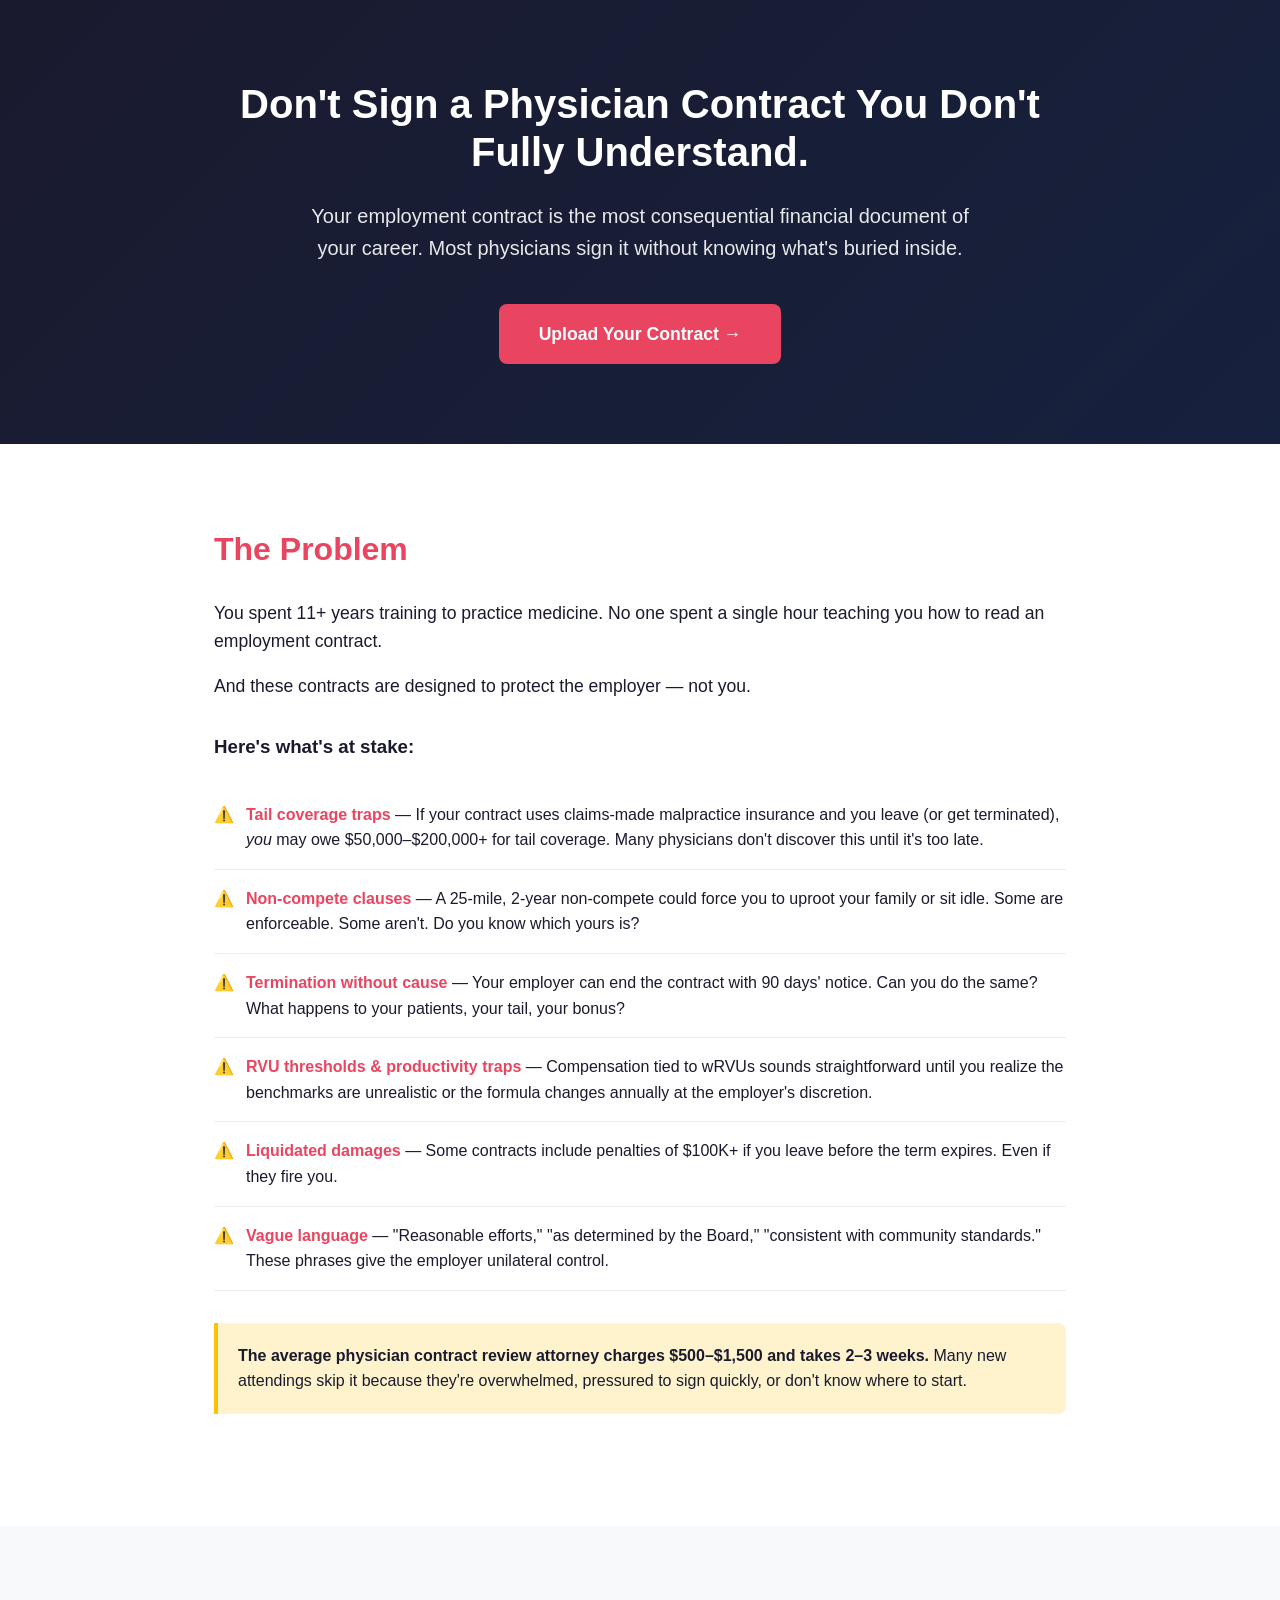
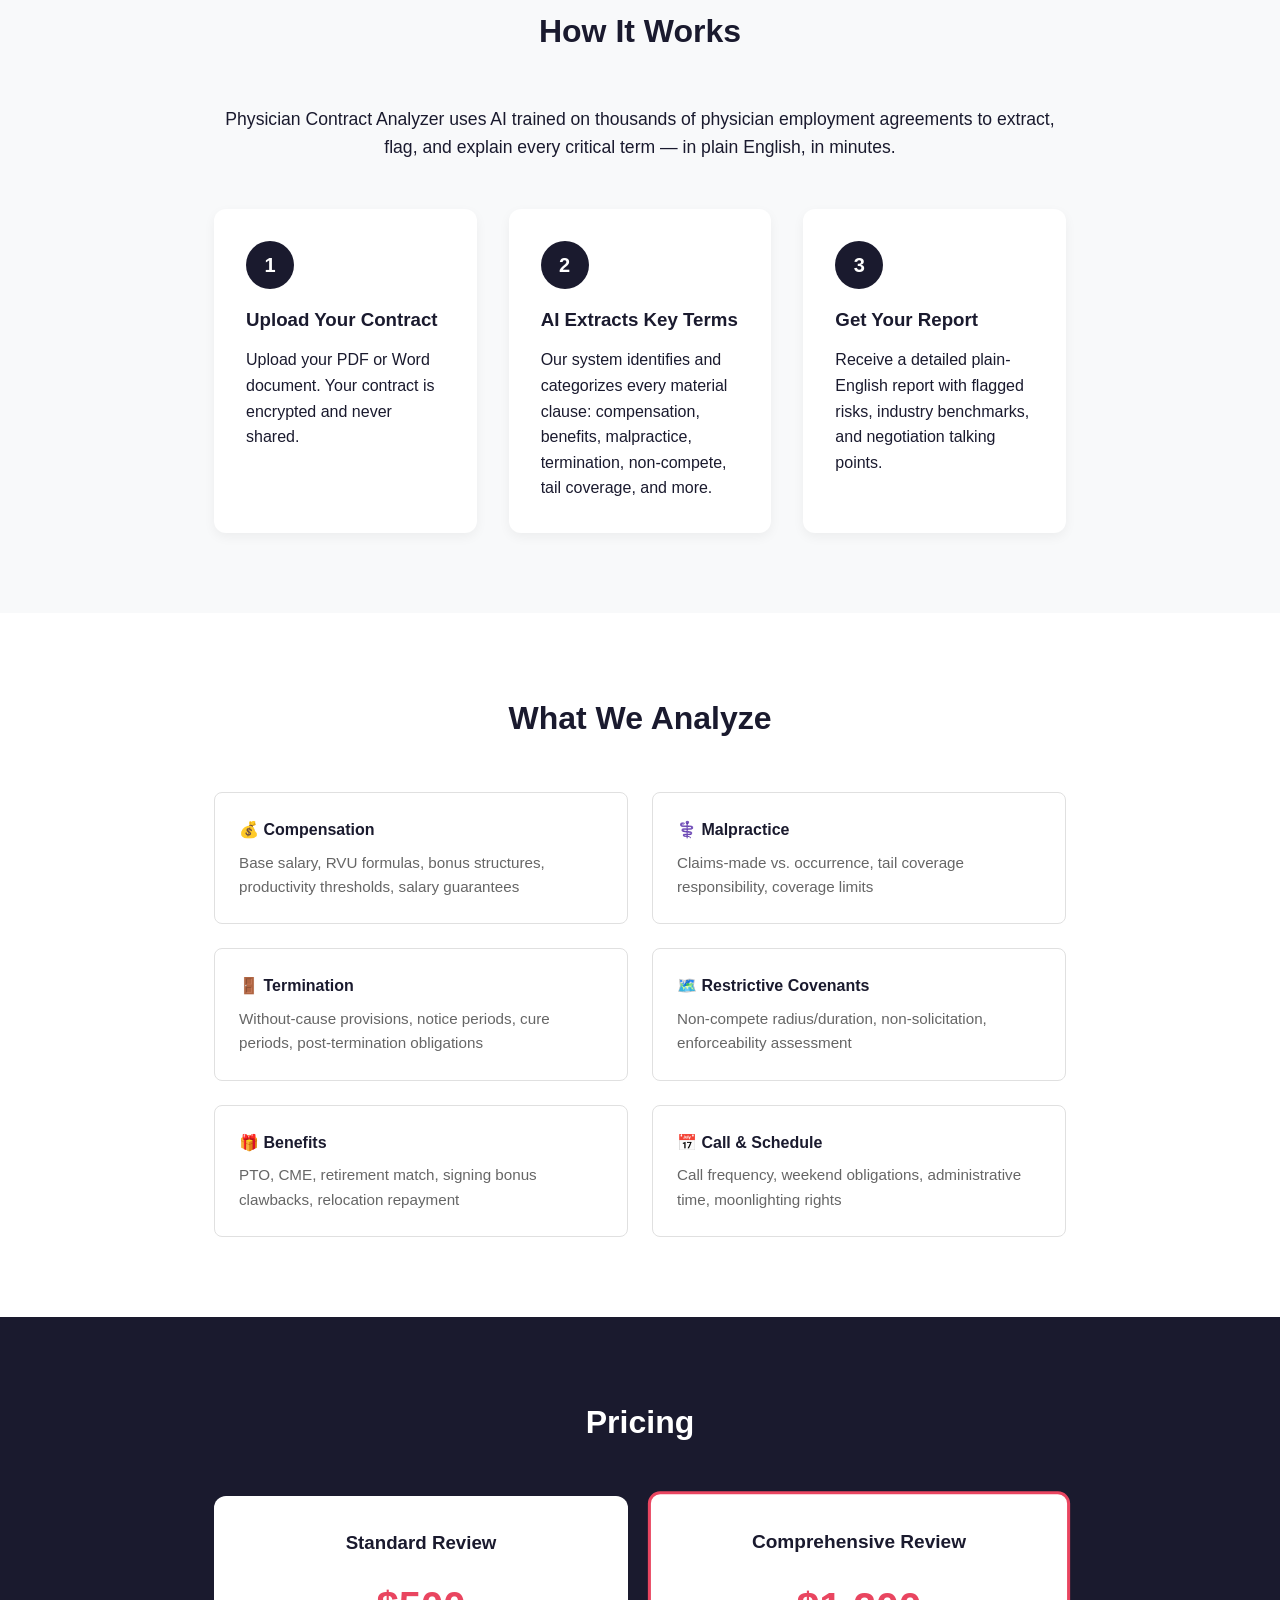
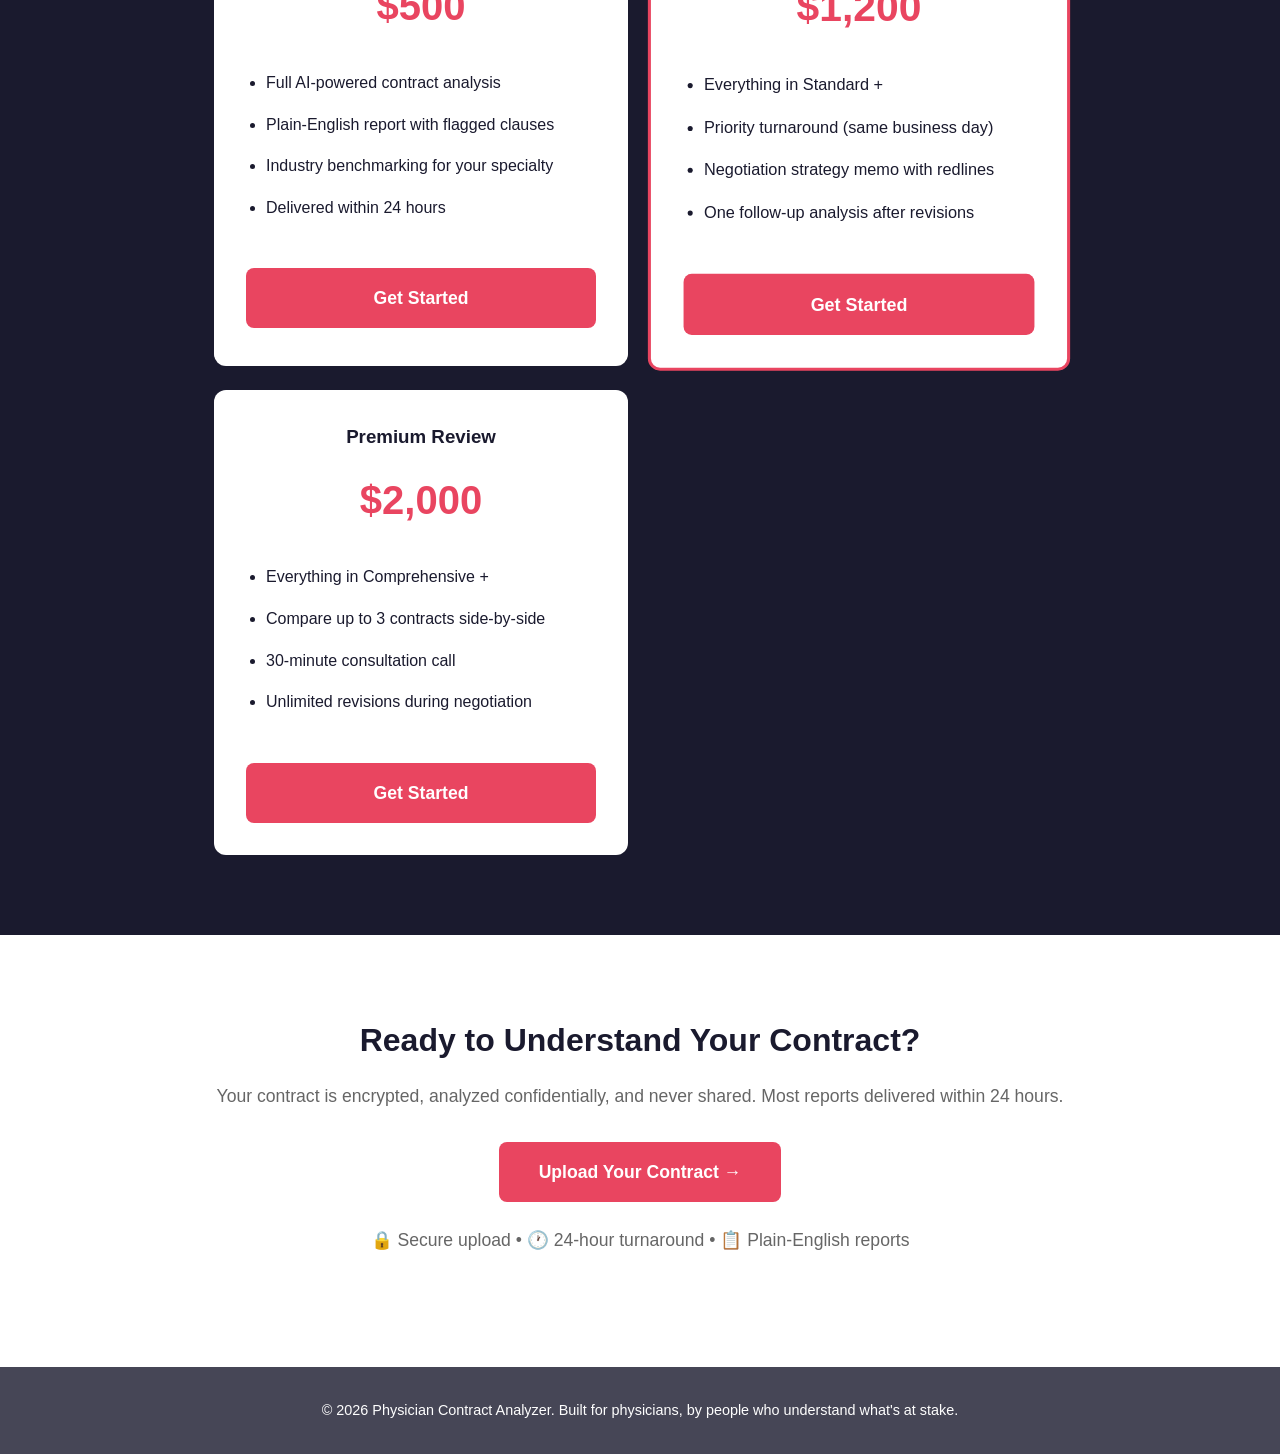
==== index.html @ e006e6f5 "Add landing page for GitHub Pages" ====
<!DOCTYPE html>
<html lang="en">
<head>
    <meta charset="UTF-8">
    <meta name="viewport" content="width=device-width, initial-scale=1.0">
    <title>Physician Contract Analyzer - AI-Powered Contract Review</title>
    <style>
        * { margin: 0; padding: 0; box-sizing: border-box; }
        body { font-family: -apple-system, BlinkMacSystemFont, 'Segoe UI', Roboto, Oxygen, Ubuntu, sans-serif; line-height: 1.6; color: #1a1a2e; background: #fafafa; }
        .container { max-width: 900px; margin: 0 auto; padding: 0 24px; }
        
        /* Hero */
        .hero { background: linear-gradient(135deg, #1a1a2e 0%, #16213e 100%); color: white; padding: 80px 0; text-align: center; }
        .hero h1 { font-size: 2.5rem; margin-bottom: 24px; line-height: 1.2; }
        .hero .subtitle { font-size: 1.25rem; opacity: 0.9; max-width: 700px; margin: 0 auto 40px; }
        .cta-button { display: inline-block; background: #e94560; color: white; padding: 16px 40px; border-radius: 8px; text-decoration: none; font-weight: 600; font-size: 1.1rem; transition: transform 0.2s, box-shadow 0.2s; }
        .cta-button:hover { transform: translateY(-2px); box-shadow: 0 8px 20px rgba(233, 69, 96, 0.3); }
        
        /* Problem Section */
        .problem { padding: 80px 0; background: white; }
        .problem h2 { font-size: 2rem; margin-bottom: 24px; color: #e94560; }
        .problem p { margin-bottom: 16px; font-size: 1.1rem; }
        .problem ul { margin: 24px 0; padding-left: 0; list-style: none; }
        .problem li { padding: 16px 0 16px 32px; border-bottom: 1px solid #eee; position: relative; }
        .problem li:before { content: "⚠️"; position: absolute; left: 0; }
        .problem li strong { color: #e94560; }
        .highlight-box { background: #fff3cd; border-left: 4px solid #ffc107; padding: 20px; margin: 32px 0; border-radius: 0 8px 8px 0; }
        
        /* How It Works */
        .how-it-works { padding: 80px 0; background: #f8f9fa; }
        .how-it-works h2 { font-size: 2rem; text-align: center; margin-bottom: 48px; }
        .steps { display: grid; grid-template-columns: repeat(auto-fit, minmax(250px, 1fr)); gap: 32px; }
        .step { background: white; padding: 32px; border-radius: 12px; box-shadow: 0 4px 12px rgba(0,0,0,0.05); }
        .step-number { width: 48px; height: 48px; background: #1a1a2e; color: white; border-radius: 50%; display: flex; align-items: center; justify-content: center; font-weight: bold; font-size: 1.25rem; margin-bottom: 16px; }
        .step h3 { margin-bottom: 12px; }
        
        /* What We Analyze */
        .analyze { padding: 80px 0; background: white; }
        .analyze h2 { font-size: 2rem; text-align: center; margin-bottom: 48px; }
        .analyze-grid { display: grid; grid-template-columns: repeat(auto-fit, minmax(280px, 1fr)); gap: 24px; }
        .analyze-item { padding: 24px; border: 1px solid #e0e0e0; border-radius: 8px; }
        .analyze-item h4 { color: #1a1a2e; margin-bottom: 8px; }
        .analyze-item p { font-size: 0.95rem; color: #666; }
        
        /* Pricing */
        .pricing { padding: 80px 0; background: #1a1a2e; color: white; }
        .pricing h2 { font-size: 2rem; text-align: center; margin-bottom: 48px; }
        .pricing-grid { display: grid; grid-template-columns: repeat(auto-fit, minmax(280px, 1fr)); gap: 24px; }
        .pricing-card { background: white; color: #1a1a2e; padding: 32px; border-radius: 12px; text-align: center; }
        .pricing-card.featured { border: 3px solid #e94560; transform: scale(1.02); }
        .pricing-card h3 { margin-bottom: 8px; }
        .price { font-size: 2.5rem; font-weight: bold; color: #e94560; margin: 16px 0; }
        .pricing-card ul { text-align: left; margin: 24px 0; padding-left: 20px; }
        .pricing-card li { padding: 8px 0; }
        .pricing-card .cta-button { width: 100%; text-align: center; margin-top: 16px; }
        
        /* Footer CTA */
        .footer-cta { padding: 80px 0; background: white; text-align: center; }
        .footer-cta h2 { font-size: 2rem; margin-bottom: 16px; }
        .footer-cta p { margin-bottom: 32px; font-size: 1.1rem; color: #666; }
        .trust-note { margin-top: 24px; font-size: 0.9rem; color: #888; }
        
        /* Footer */
        footer { background: #1a1a2e; color: white; padding: 32px 0; text-align: center; font-size: 0.9rem; opacity: 0.8; }
    </style>
</head>
<body>
    <section class="hero">
        <div class="container">
            <h1>Don't Sign a Physician Contract You Don't Fully Understand.</h1>
            <p class="subtitle">Your employment contract is the most consequential financial document of your career. Most physicians sign it without knowing what's buried inside.</p>
            <a href="#pricing" class="cta-button">Upload Your Contract →</a>
        </div>
    </section>

    <section class="problem">
        <div class="container">
            <h2>The Problem</h2>
            <p>You spent 11+ years training to practice medicine. No one spent a single hour teaching you how to read an employment contract.</p>
            <p>And these contracts are designed to protect the employer — not you.</p>
            
            <h3 style="margin-top: 32px; margin-bottom: 16px;">Here's what's at stake:</h3>
            <ul>
                <li><strong>Tail coverage traps</strong> — If your contract uses claims-made malpractice insurance and you leave (or get terminated), <em>you</em> may owe $50,000–$200,000+ for tail coverage. Many physicians don't discover this until it's too late.</li>
                <li><strong>Non-compete clauses</strong> — A 25-mile, 2-year non-compete could force you to uproot your family or sit idle. Some are enforceable. Some aren't. Do you know which yours is?</li>
                <li><strong>Termination without cause</strong> — Your employer can end the contract with 90 days' notice. Can you do the same? What happens to your patients, your tail, your bonus?</li>
                <li><strong>RVU thresholds & productivity traps</strong> — Compensation tied to wRVUs sounds straightforward until you realize the benchmarks are unrealistic or the formula changes annually at the employer's discretion.</li>
                <li><strong>Liquidated damages</strong> — Some contracts include penalties of $100K+ if you leave before the term expires. Even if they fire you.</li>
                <li><strong>Vague language</strong> — "Reasonable efforts," "as determined by the Board," "consistent with community standards." These phrases give the employer unilateral control.</li>
            </ul>
            
            <div class="highlight-box">
                <strong>The average physician contract review attorney charges $500–$1,500 and takes 2–3 weeks.</strong> Many new attendings skip it because they're overwhelmed, pressured to sign quickly, or don't know where to start.
            </div>
        </div>
    </section>

    <section class="how-it-works">
        <div class="container">
            <h2>How It Works</h2>
            <p style="text-align: center; margin-bottom: 48px; font-size: 1.1rem;">Physician Contract Analyzer uses AI trained on thousands of physician employment agreements to extract, flag, and explain every critical term — in plain English, in minutes.</p>
            
            <div class="steps">
                <div class="step">
                    <div class="step-number">1</div>
                    <h3>Upload Your Contract</h3>
                    <p>Upload your PDF or Word document. Your contract is encrypted and never shared.</p>
                </div>
                <div class="step">
                    <div class="step-number">2</div>
                    <h3>AI Extracts Key Terms</h3>
                    <p>Our system identifies and categorizes every material clause: compensation, benefits, malpractice, termination, non-compete, tail coverage, and more.</p>
                </div>
                <div class="step">
                    <div class="step-number">3</div>
                    <h3>Get Your Report</h3>
                    <p>Receive a detailed plain-English report with flagged risks, industry benchmarks, and negotiation talking points.</p>
                </div>
            </div>
        </div>
    </section>

    <section class="analyze">
        <div class="container">
            <h2>What We Analyze</h2>
            <div class="analyze-grid">
                <div class="analyze-item">
                    <h4>💰 Compensation</h4>
                    <p>Base salary, RVU formulas, bonus structures, productivity thresholds, salary guarantees</p>
                </div>
                <div class="analyze-item">
                    <h4>⚕️ Malpractice</h4>
                    <p>Claims-made vs. occurrence, tail coverage responsibility, coverage limits</p>
                </div>
                <div class="analyze-item">
                    <h4>🚪 Termination</h4>
                    <p>Without-cause provisions, notice periods, cure periods, post-termination obligations</p>
                </div>
                <div class="analyze-item">
                    <h4>🗺️ Restrictive Covenants</h4>
                    <p>Non-compete radius/duration, non-solicitation, enforceability assessment</p>
                </div>
                <div class="analyze-item">
                    <h4>🎁 Benefits</h4>
                    <p>PTO, CME, retirement match, signing bonus clawbacks, relocation repayment</p>
                </div>
                <div class="analyze-item">
                    <h4>📅 Call & Schedule</h4>
                    <p>Call frequency, weekend obligations, administrative time, moonlighting rights</p>
                </div>
            </div>
        </div>
    </section>

    <section class="pricing" id="pricing">
        <div class="container">
            <h2>Pricing</h2>
            <div class="pricing-grid">
                <div class="pricing-card">
                    <h3>Standard Review</h3>
                    <div class="price">$500</div>
                    <ul>
                        <li>Full AI-powered contract analysis</li>
                        <li>Plain-English report with flagged clauses</li>
                        <li>Industry benchmarking for your specialty</li>
                        <li>Delivered within 24 hours</li>
                    </ul>
                    <a href="#" class="cta-button">Get Started</a>
                </div>
                <div class="pricing-card featured">
                    <h3>Comprehensive Review</h3>
                    <div class="price">$1,200</div>
                    <ul>
                        <li>Everything in Standard +</li>
                        <li>Priority turnaround (same business day)</li>
                        <li>Negotiation strategy memo with redlines</li>
                        <li>One follow-up analysis after revisions</li>
                    </ul>
                    <a href="#" class="cta-button">Get Started</a>
                </div>
                <div class="pricing-card">
                    <h3>Premium Review</h3>
                    <div class="price">$2,000</div>
                    <ul>
                        <li>Everything in Comprehensive +</li>
                        <li>Compare up to 3 contracts side-by-side</li>
                        <li>30-minute consultation call</li>
                        <li>Unlimited revisions during negotiation</li>
                    </ul>
                    <a href="#" class="cta-button">Get Started</a>
                </div>
            </div>
        </div>
    </section>

    <section class="footer-cta">
        <div class="container">
            <h2>Ready to Understand Your Contract?</h2>
            <p>Your contract is encrypted, analyzed confidentially, and never shared. Most reports delivered within 24 hours.</p>
            <a href="#pricing" class="cta-button">Upload Your Contract →</a>
            <p class="trust-note">🔒 Secure upload • 🕐 24-hour turnaround • 📋 Plain-English reports</p>
        </div>
    </section>

    <footer>
        <div class="container">
            <p>© 2026 Physician Contract Analyzer. Built for physicians, by people who understand what's at stake.</p>
        </div>
    </footer>
</body>
</html>
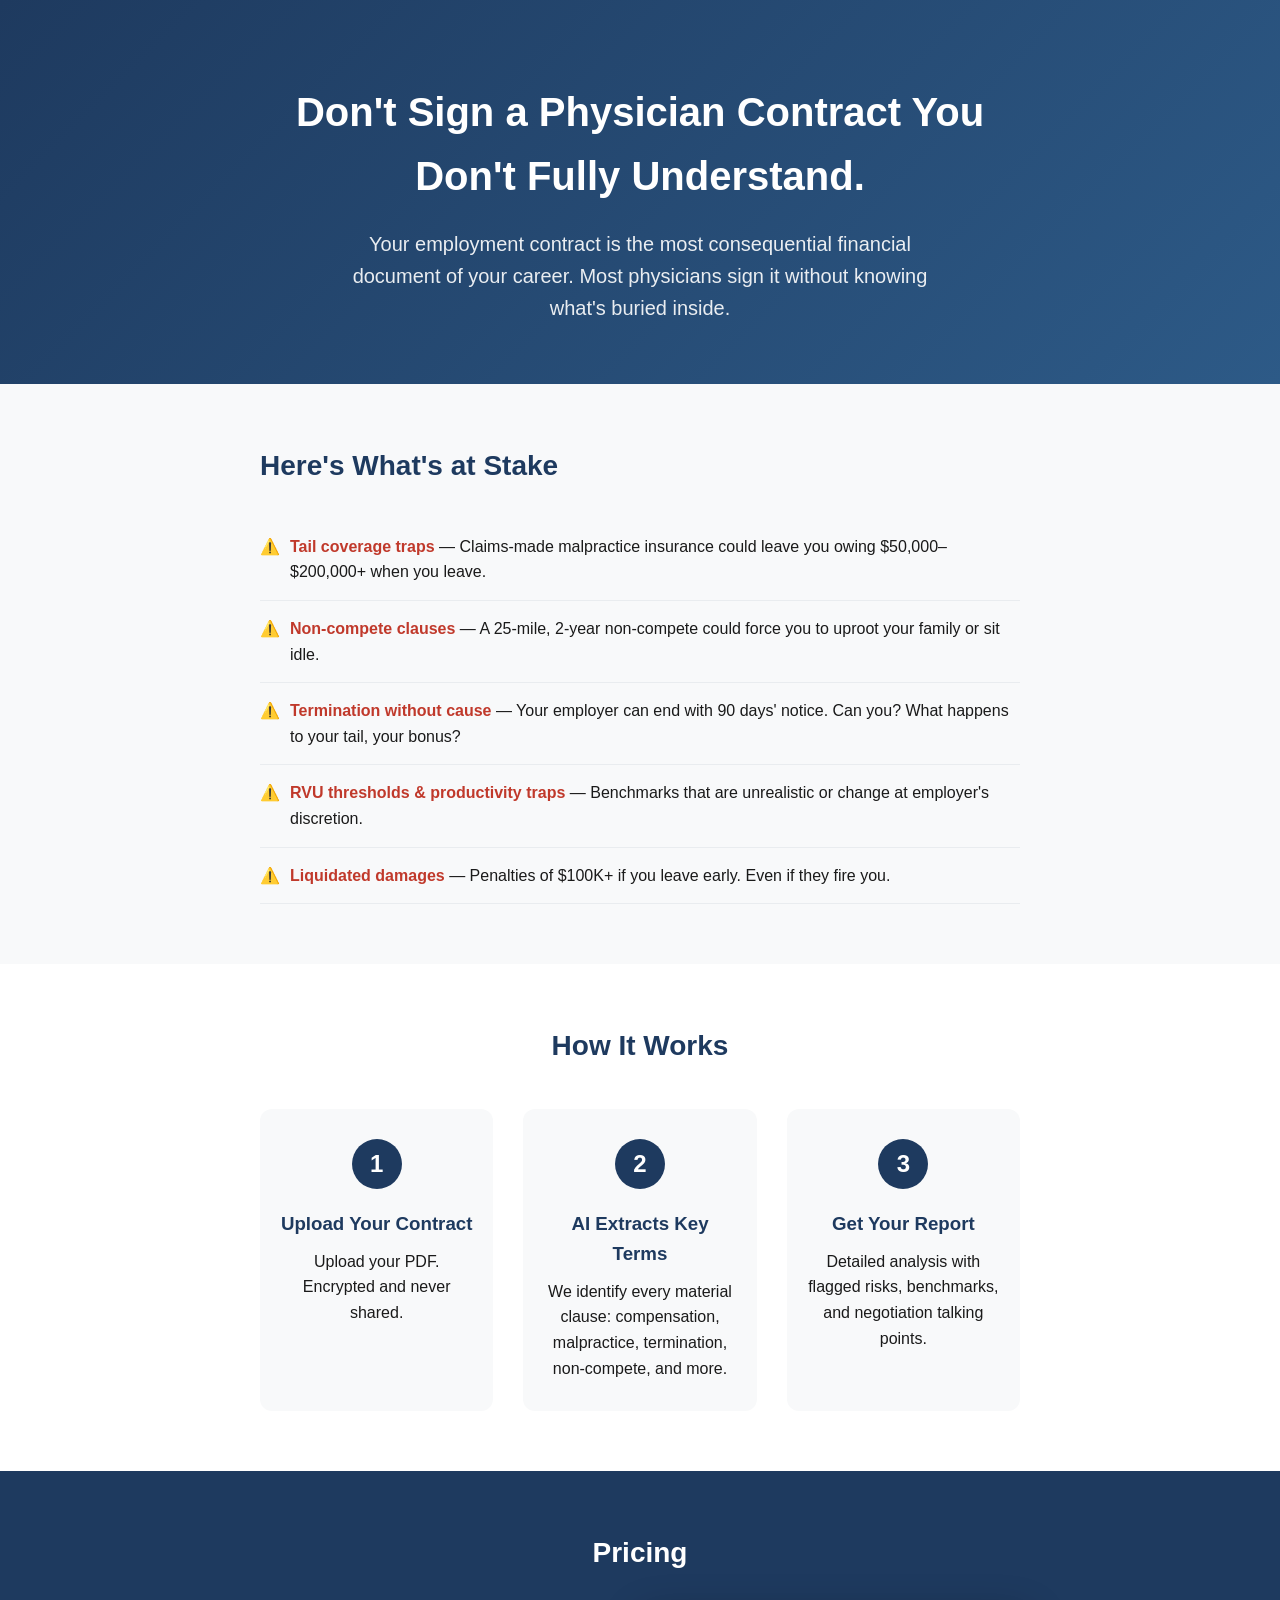
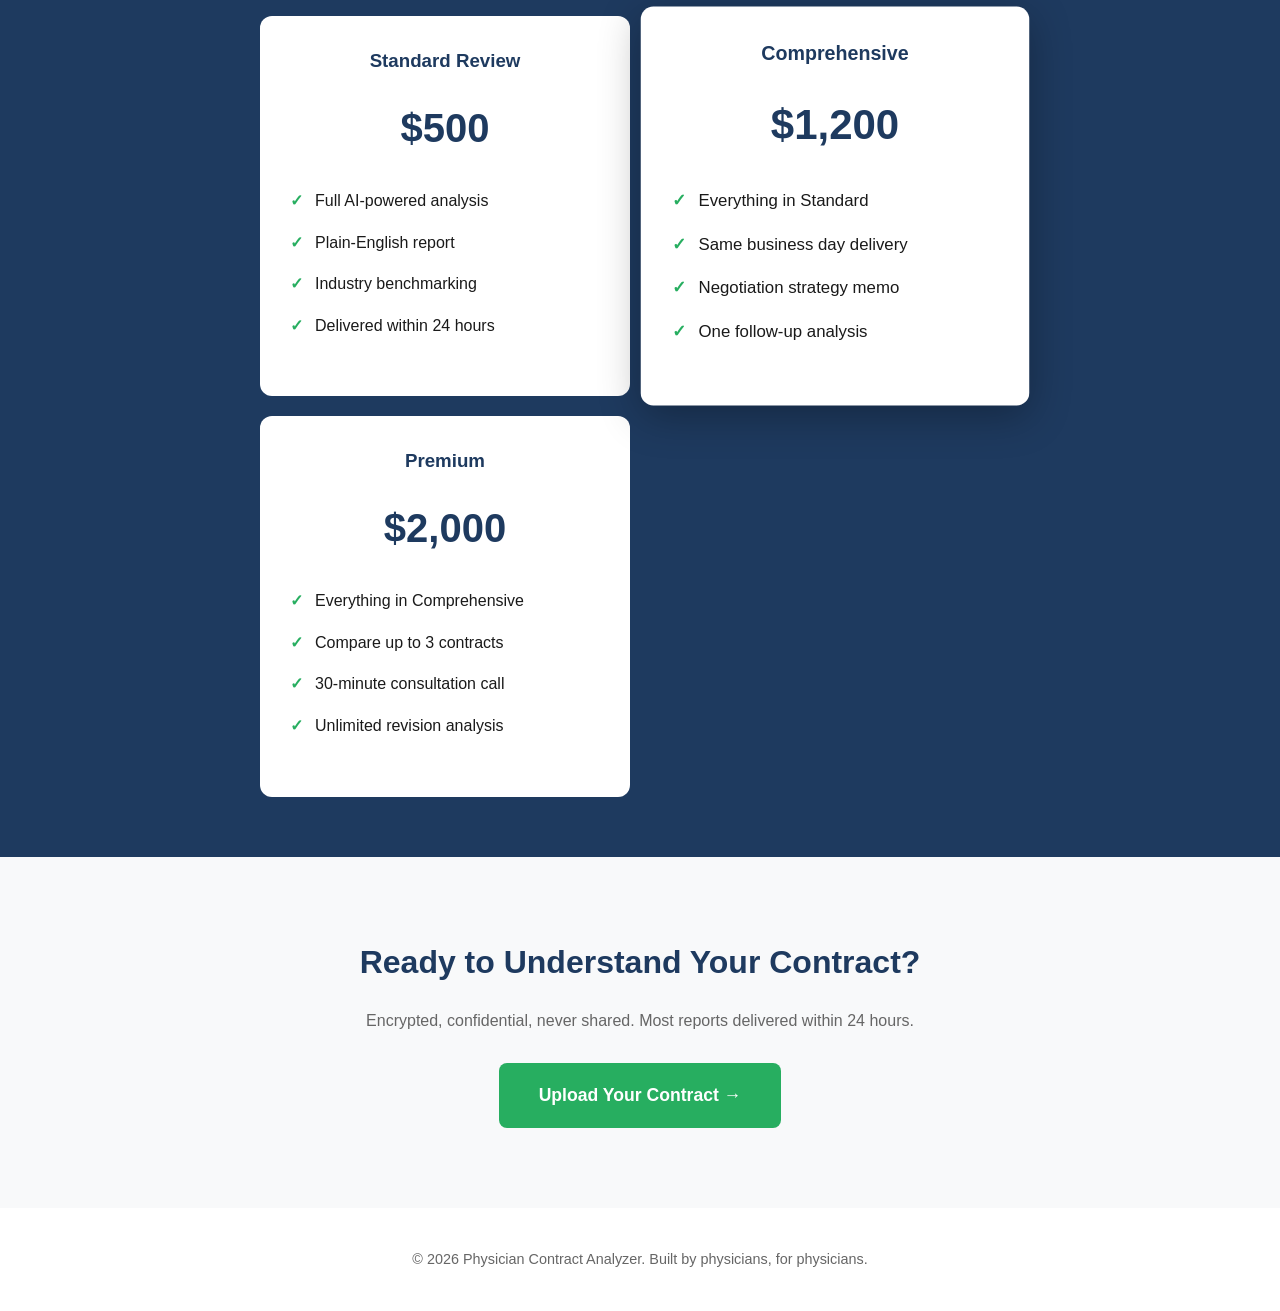
==== commit 59ea9ac6: "Move landing page to root for GitHub Pages" ====
--- a/index.html
+++ b/index.html
@@ -3,208 +3,143 @@
 <head>
     <meta charset="UTF-8">
     <meta name="viewport" content="width=device-width, initial-scale=1.0">
-    <title>Physician Contract Analyzer - AI-Powered Contract Review</title>
+    <title>Physician Contract Analyzer - Don't Sign What You Don't Understand</title>
     <style>
         * { margin: 0; padding: 0; box-sizing: border-box; }
-        body { font-family: -apple-system, BlinkMacSystemFont, 'Segoe UI', Roboto, Oxygen, Ubuntu, sans-serif; line-height: 1.6; color: #1a1a2e; background: #fafafa; }
-        .container { max-width: 900px; margin: 0 auto; padding: 0 24px; }
+        body { font-family: -apple-system, BlinkMacSystemFont, 'Segoe UI', Roboto, sans-serif; line-height: 1.6; color: #1a1a1a; }
+        .container { max-width: 800px; margin: 0 auto; padding: 0 20px; }
         
-        /* Hero */
-        .hero { background: linear-gradient(135deg, #1a1a2e 0%, #16213e 100%); color: white; padding: 80px 0; text-align: center; }
-        .hero h1 { font-size: 2.5rem; margin-bottom: 24px; line-height: 1.2; }
-        .hero .subtitle { font-size: 1.25rem; opacity: 0.9; max-width: 700px; margin: 0 auto 40px; }
-        .cta-button { display: inline-block; background: #e94560; color: white; padding: 16px 40px; border-radius: 8px; text-decoration: none; font-weight: 600; font-size: 1.1rem; transition: transform 0.2s, box-shadow 0.2s; }
-        .cta-button:hover { transform: translateY(-2px); box-shadow: 0 8px 20px rgba(233, 69, 96, 0.3); }
+        header { background: linear-gradient(135deg, #1e3a5f 0%, #2d5a87 100%); color: white; padding: 80px 0 60px; text-align: center; }
+        header h1 { font-size: 2.5rem; margin-bottom: 20px; font-weight: 700; }
+        header p { font-size: 1.25rem; opacity: 0.9; max-width: 600px; margin: 0 auto; }
         
-        /* Problem Section */
-        .problem { padding: 80px 0; background: white; }
-        .problem h2 { font-size: 2rem; margin-bottom: 24px; color: #e94560; }
-        .problem p { margin-bottom: 16px; font-size: 1.1rem; }
-        .problem ul { margin: 24px 0; padding-left: 0; list-style: none; }
-        .problem li { padding: 16px 0 16px 32px; border-bottom: 1px solid #eee; position: relative; }
+        .problem { padding: 60px 0; background: #f8f9fa; }
+        .problem h2 { font-size: 1.75rem; margin-bottom: 30px; color: #1e3a5f; }
+        .problem ul { list-style: none; }
+        .problem li { padding: 15px 0 15px 30px; position: relative; border-bottom: 1px solid #e9ecef; }
         .problem li:before { content: "⚠️"; position: absolute; left: 0; }
-        .problem li strong { color: #e94560; }
-        .highlight-box { background: #fff3cd; border-left: 4px solid #ffc107; padding: 20px; margin: 32px 0; border-radius: 0 8px 8px 0; }
+        .problem li strong { color: #c0392b; }
         
-        /* How It Works */
-        .how-it-works { padding: 80px 0; background: #f8f9fa; }
-        .how-it-works h2 { font-size: 2rem; text-align: center; margin-bottom: 48px; }
-        .steps { display: grid; grid-template-columns: repeat(auto-fit, minmax(250px, 1fr)); gap: 32px; }
-        .step { background: white; padding: 32px; border-radius: 12px; box-shadow: 0 4px 12px rgba(0,0,0,0.05); }
-        .step-number { width: 48px; height: 48px; background: #1a1a2e; color: white; border-radius: 50%; display: flex; align-items: center; justify-content: center; font-weight: bold; font-size: 1.25rem; margin-bottom: 16px; }
-        .step h3 { margin-bottom: 12px; }
+        .how-it-works { padding: 60px 0; }
+        .how-it-works h2 { font-size: 1.75rem; margin-bottom: 40px; color: #1e3a5f; text-align: center; }
+        .steps { display: grid; grid-template-columns: repeat(auto-fit, minmax(220px, 1fr)); gap: 30px; }
+        .step { text-align: center; padding: 30px 20px; background: #f8f9fa; border-radius: 12px; }
+        .step-number { width: 50px; height: 50px; background: #1e3a5f; color: white; border-radius: 50%; display: flex; align-items: center; justify-content: center; font-size: 1.5rem; font-weight: bold; margin: 0 auto 20px; }
+        .step h3 { margin-bottom: 10px; color: #1e3a5f; }
         
-        /* What We Analyze */
-        .analyze { padding: 80px 0; background: white; }
-        .analyze h2 { font-size: 2rem; text-align: center; margin-bottom: 48px; }
-        .analyze-grid { display: grid; grid-template-columns: repeat(auto-fit, minmax(280px, 1fr)); gap: 24px; }
-        .analyze-item { padding: 24px; border: 1px solid #e0e0e0; border-radius: 8px; }
-        .analyze-item h4 { color: #1a1a2e; margin-bottom: 8px; }
-        .analyze-item p { font-size: 0.95rem; color: #666; }
+        .pricing { padding: 60px 0; background: #1e3a5f; color: white; }
+        .pricing h2 { font-size: 1.75rem; margin-bottom: 40px; text-align: center; }
+        .pricing-grid { display: grid; grid-template-columns: repeat(auto-fit, minmax(250px, 1fr)); gap: 20px; }
+        .price-card { background: white; color: #1a1a1a; padding: 30px; border-radius: 12px; text-align: center; }
+        .price-card.featured { transform: scale(1.05); box-shadow: 0 10px 40px rgba(0,0,0,0.3); }
+        .price-card h3 { color: #1e3a5f; margin-bottom: 10px; }
+        .price { font-size: 2.5rem; font-weight: 700; color: #1e3a5f; margin: 20px 0; }
+        .price-card ul { text-align: left; list-style: none; margin: 20px 0; }
+        .price-card li { padding: 8px 0; padding-left: 25px; position: relative; }
+        .price-card li:before { content: "✓"; position: absolute; left: 0; color: #27ae60; font-weight: bold; }
         
-        /* Pricing */
-        .pricing { padding: 80px 0; background: #1a1a2e; color: white; }
-        .pricing h2 { font-size: 2rem; text-align: center; margin-bottom: 48px; }
-        .pricing-grid { display: grid; grid-template-columns: repeat(auto-fit, minmax(280px, 1fr)); gap: 24px; }
-        .pricing-card { background: white; color: #1a1a2e; padding: 32px; border-radius: 12px; text-align: center; }
-        .pricing-card.featured { border: 3px solid #e94560; transform: scale(1.02); }
-        .pricing-card h3 { margin-bottom: 8px; }
-        .price { font-size: 2.5rem; font-weight: bold; color: #e94560; margin: 16px 0; }
-        .pricing-card ul { text-align: left; margin: 24px 0; padding-left: 20px; }
-        .pricing-card li { padding: 8px 0; }
-        .pricing-card .cta-button { width: 100%; text-align: center; margin-top: 16px; }
+        .cta { padding: 80px 0; text-align: center; background: #f8f9fa; }
+        .cta h2 { font-size: 2rem; margin-bottom: 20px; color: #1e3a5f; }
+        .cta p { margin-bottom: 30px; color: #666; }
+        .btn { display: inline-block; background: #27ae60; color: white; padding: 18px 40px; font-size: 1.1rem; text-decoration: none; border-radius: 8px; font-weight: 600; transition: background 0.3s; }
+        .btn:hover { background: #219a52; }
         
-        /* Footer CTA */
-        .footer-cta { padding: 80px 0; background: white; text-align: center; }
-        .footer-cta h2 { font-size: 2rem; margin-bottom: 16px; }
-        .footer-cta p { margin-bottom: 32px; font-size: 1.1rem; color: #666; }
-        .trust-note { margin-top: 24px; font-size: 0.9rem; color: #888; }
-        
-        /* Footer */
-        footer { background: #1a1a2e; color: white; padding: 32px 0; text-align: center; font-size: 0.9rem; opacity: 0.8; }
+        footer { padding: 40px 0; text-align: center; color: #666; font-size: 0.9rem; }
     </style>
 </head>
 <body>
-    <section class="hero">
+    <header>
         <div class="container">
             <h1>Don't Sign a Physician Contract You Don't Fully Understand.</h1>
-            <p class="subtitle">Your employment contract is the most consequential financial document of your career. Most physicians sign it without knowing what's buried inside.</p>
-            <a href="#pricing" class="cta-button">Upload Your Contract →</a>
+            <p>Your employment contract is the most consequential financial document of your career. Most physicians sign it without knowing what's buried inside.</p>
         </div>
-    </section>
+    </header>
 
     <section class="problem">
         <div class="container">
-            <h2>The Problem</h2>
-            <p>You spent 11+ years training to practice medicine. No one spent a single hour teaching you how to read an employment contract.</p>
-            <p>And these contracts are designed to protect the employer — not you.</p>
-            
-            <h3 style="margin-top: 32px; margin-bottom: 16px;">Here's what's at stake:</h3>
+            <h2>Here's What's at Stake</h2>
             <ul>
-                <li><strong>Tail coverage traps</strong> — If your contract uses claims-made malpractice insurance and you leave (or get terminated), <em>you</em> may owe $50,000–$200,000+ for tail coverage. Many physicians don't discover this until it's too late.</li>
-                <li><strong>Non-compete clauses</strong> — A 25-mile, 2-year non-compete could force you to uproot your family or sit idle. Some are enforceable. Some aren't. Do you know which yours is?</li>
-                <li><strong>Termination without cause</strong> — Your employer can end the contract with 90 days' notice. Can you do the same? What happens to your patients, your tail, your bonus?</li>
-                <li><strong>RVU thresholds & productivity traps</strong> — Compensation tied to wRVUs sounds straightforward until you realize the benchmarks are unrealistic or the formula changes annually at the employer's discretion.</li>
-                <li><strong>Liquidated damages</strong> — Some contracts include penalties of $100K+ if you leave before the term expires. Even if they fire you.</li>
-                <li><strong>Vague language</strong> — "Reasonable efforts," "as determined by the Board," "consistent with community standards." These phrases give the employer unilateral control.</li>
+                <li><strong>Tail coverage traps</strong> — Claims-made malpractice insurance could leave you owing $50,000–$200,000+ when you leave.</li>
+                <li><strong>Non-compete clauses</strong> — A 25-mile, 2-year non-compete could force you to uproot your family or sit idle.</li>
+                <li><strong>Termination without cause</strong> — Your employer can end with 90 days' notice. Can you? What happens to your tail, your bonus?</li>
+                <li><strong>RVU thresholds & productivity traps</strong> — Benchmarks that are unrealistic or change at employer's discretion.</li>
+                <li><strong>Liquidated damages</strong> — Penalties of $100K+ if you leave early. Even if they fire you.</li>
             </ul>
-            
-            <div class="highlight-box">
-                <strong>The average physician contract review attorney charges $500–$1,500 and takes 2–3 weeks.</strong> Many new attendings skip it because they're overwhelmed, pressured to sign quickly, or don't know where to start.
-            </div>
         </div>
     </section>
 
     <section class="how-it-works">
         <div class="container">
             <h2>How It Works</h2>
-            <p style="text-align: center; margin-bottom: 48px; font-size: 1.1rem;">Physician Contract Analyzer uses AI trained on thousands of physician employment agreements to extract, flag, and explain every critical term — in plain English, in minutes.</p>
-            
             <div class="steps">
                 <div class="step">
                     <div class="step-number">1</div>
                     <h3>Upload Your Contract</h3>
-                    <p>Upload your PDF or Word document. Your contract is encrypted and never shared.</p>
+                    <p>Upload your PDF. Encrypted and never shared.</p>
                 </div>
                 <div class="step">
                     <div class="step-number">2</div>
                     <h3>AI Extracts Key Terms</h3>
-                    <p>Our system identifies and categorizes every material clause: compensation, benefits, malpractice, termination, non-compete, tail coverage, and more.</p>
+                    <p>We identify every material clause: compensation, malpractice, termination, non-compete, and more.</p>
                 </div>
                 <div class="step">
                     <div class="step-number">3</div>
                     <h3>Get Your Report</h3>
-                    <p>Receive a detailed plain-English report with flagged risks, industry benchmarks, and negotiation talking points.</p>
+                    <p>Detailed analysis with flagged risks, benchmarks, and negotiation talking points.</p>
                 </div>
             </div>
         </div>
     </section>
 
-    <section class="analyze">
+    <section class="pricing">
         <div class="container">
-            <h2>What We Analyze</h2>
-            <div class="analyze-grid">
-                <div class="analyze-item">
-                    <h4>💰 Compensation</h4>
-                    <p>Base salary, RVU formulas, bonus structures, productivity thresholds, salary guarantees</p>
+            <h2>Pricing</h2>
+            <div class="pricing-grid">
+                <div class="price-card">
+                    <h3>Standard Review</h3>
+                    <div class="price">$500</div>
+                    <ul>
+                        <li>Full AI-powered analysis</li>
+                        <li>Plain-English report</li>
+                        <li>Industry benchmarking</li>
+                        <li>Delivered within 24 hours</li>
+                    </ul>
                 </div>
-                <div class="analyze-item">
-                    <h4>⚕️ Malpractice</h4>
-                    <p>Claims-made vs. occurrence, tail coverage responsibility, coverage limits</p>
+                <div class="price-card featured">
+                    <h3>Comprehensive</h3>
+                    <div class="price">$1,200</div>
+                    <ul>
+                        <li>Everything in Standard</li>
+                        <li>Same business day delivery</li>
+                        <li>Negotiation strategy memo</li>
+                        <li>One follow-up analysis</li>
+                    </ul>
                 </div>
-                <div class="analyze-item">
-                    <h4>🚪 Termination</h4>
-                    <p>Without-cause provisions, notice periods, cure periods, post-termination obligations</p>
-                </div>
-                <div class="analyze-item">
-                    <h4>🗺️ Restrictive Covenants</h4>
-                    <p>Non-compete radius/duration, non-solicitation, enforceability assessment</p>
-                </div>
-                <div class="analyze-item">
-                    <h4>🎁 Benefits</h4>
-                    <p>PTO, CME, retirement match, signing bonus clawbacks, relocation repayment</p>
-                </div>
-                <div class="analyze-item">
-                    <h4>📅 Call & Schedule</h4>
-                    <p>Call frequency, weekend obligations, administrative time, moonlighting rights</p>
+                <div class="price-card">
+                    <h3>Premium</h3>
+                    <div class="price">$2,000</div>
+                    <ul>
+                        <li>Everything in Comprehensive</li>
+                        <li>Compare up to 3 contracts</li>
+                        <li>30-minute consultation call</li>
+                        <li>Unlimited revision analysis</li>
+                    </ul>
                 </div>
             </div>
         </div>
     </section>
 
-    <section class="pricing" id="pricing">
-        <div class="container">
-            <h2>Pricing</h2>
-            <div class="pricing-grid">
-                <div class="pricing-card">
-                    <h3>Standard Review</h3>
-                    <div class="price">$500</div>
-                    <ul>
-                        <li>Full AI-powered contract analysis</li>
-                        <li>Plain-English report with flagged clauses</li>
-                        <li>Industry benchmarking for your specialty</li>
-                        <li>Delivered within 24 hours</li>
-                    </ul>
-                    <a href="#" class="cta-button">Get Started</a>
-                </div>
-                <div class="pricing-card featured">
-                    <h3>Comprehensive Review</h3>
-                    <div class="price">$1,200</div>
-                    <ul>
-                        <li>Everything in Standard +</li>
-                        <li>Priority turnaround (same business day)</li>
-                        <li>Negotiation strategy memo with redlines</li>
-                        <li>One follow-up analysis after revisions</li>
-                    </ul>
-                    <a href="#" class="cta-button">Get Started</a>
-                </div>
-                <div class="pricing-card">
-                    <h3>Premium Review</h3>
-                    <div class="price">$2,000</div>
-                    <ul>
-                        <li>Everything in Comprehensive +</li>
-                        <li>Compare up to 3 contracts side-by-side</li>
-                        <li>30-minute consultation call</li>
-                        <li>Unlimited revisions during negotiation</li>
-                    </ul>
-                    <a href="#" class="cta-button">Get Started</a>
-                </div>
-            </div>
-        </div>
-    </section>
-
-    <section class="footer-cta">
+    <section class="cta">
         <div class="container">
             <h2>Ready to Understand Your Contract?</h2>
-            <p>Your contract is encrypted, analyzed confidentially, and never shared. Most reports delivered within 24 hours.</p>
-            <a href="#pricing" class="cta-button">Upload Your Contract →</a>
-            <p class="trust-note">🔒 Secure upload • 🕐 24-hour turnaround • 📋 Plain-English reports</p>
+            <p>Encrypted, confidential, never shared. Most reports delivered within 24 hours.</p>
+            <a href="#upload" class="btn">Upload Your Contract →</a>
         </div>
     </section>
 
     <footer>
         <div class="container">
-            <p>© 2026 Physician Contract Analyzer. Built for physicians, by people who understand what's at stake.</p>
+            <p>© 2026 Physician Contract Analyzer. Built by physicians, for physicians.</p>
         </div>
     </footer>
 </body>
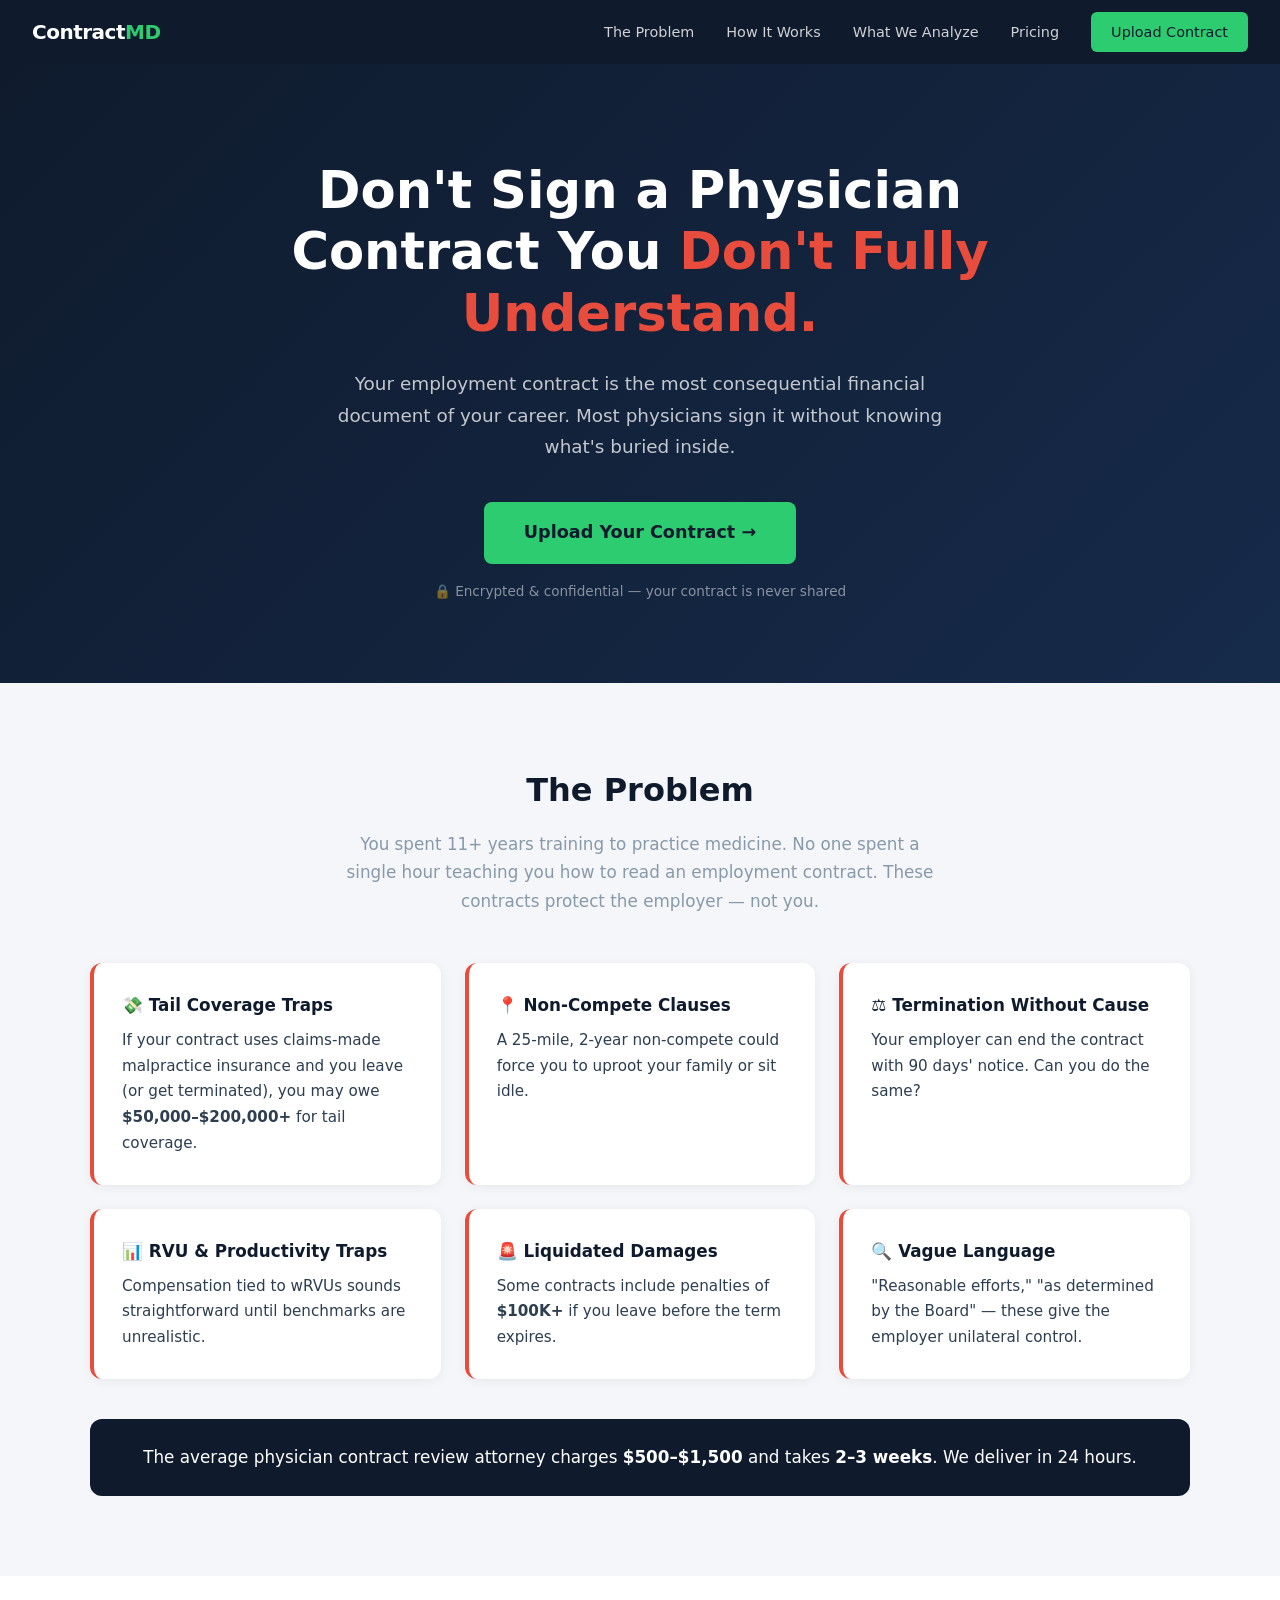
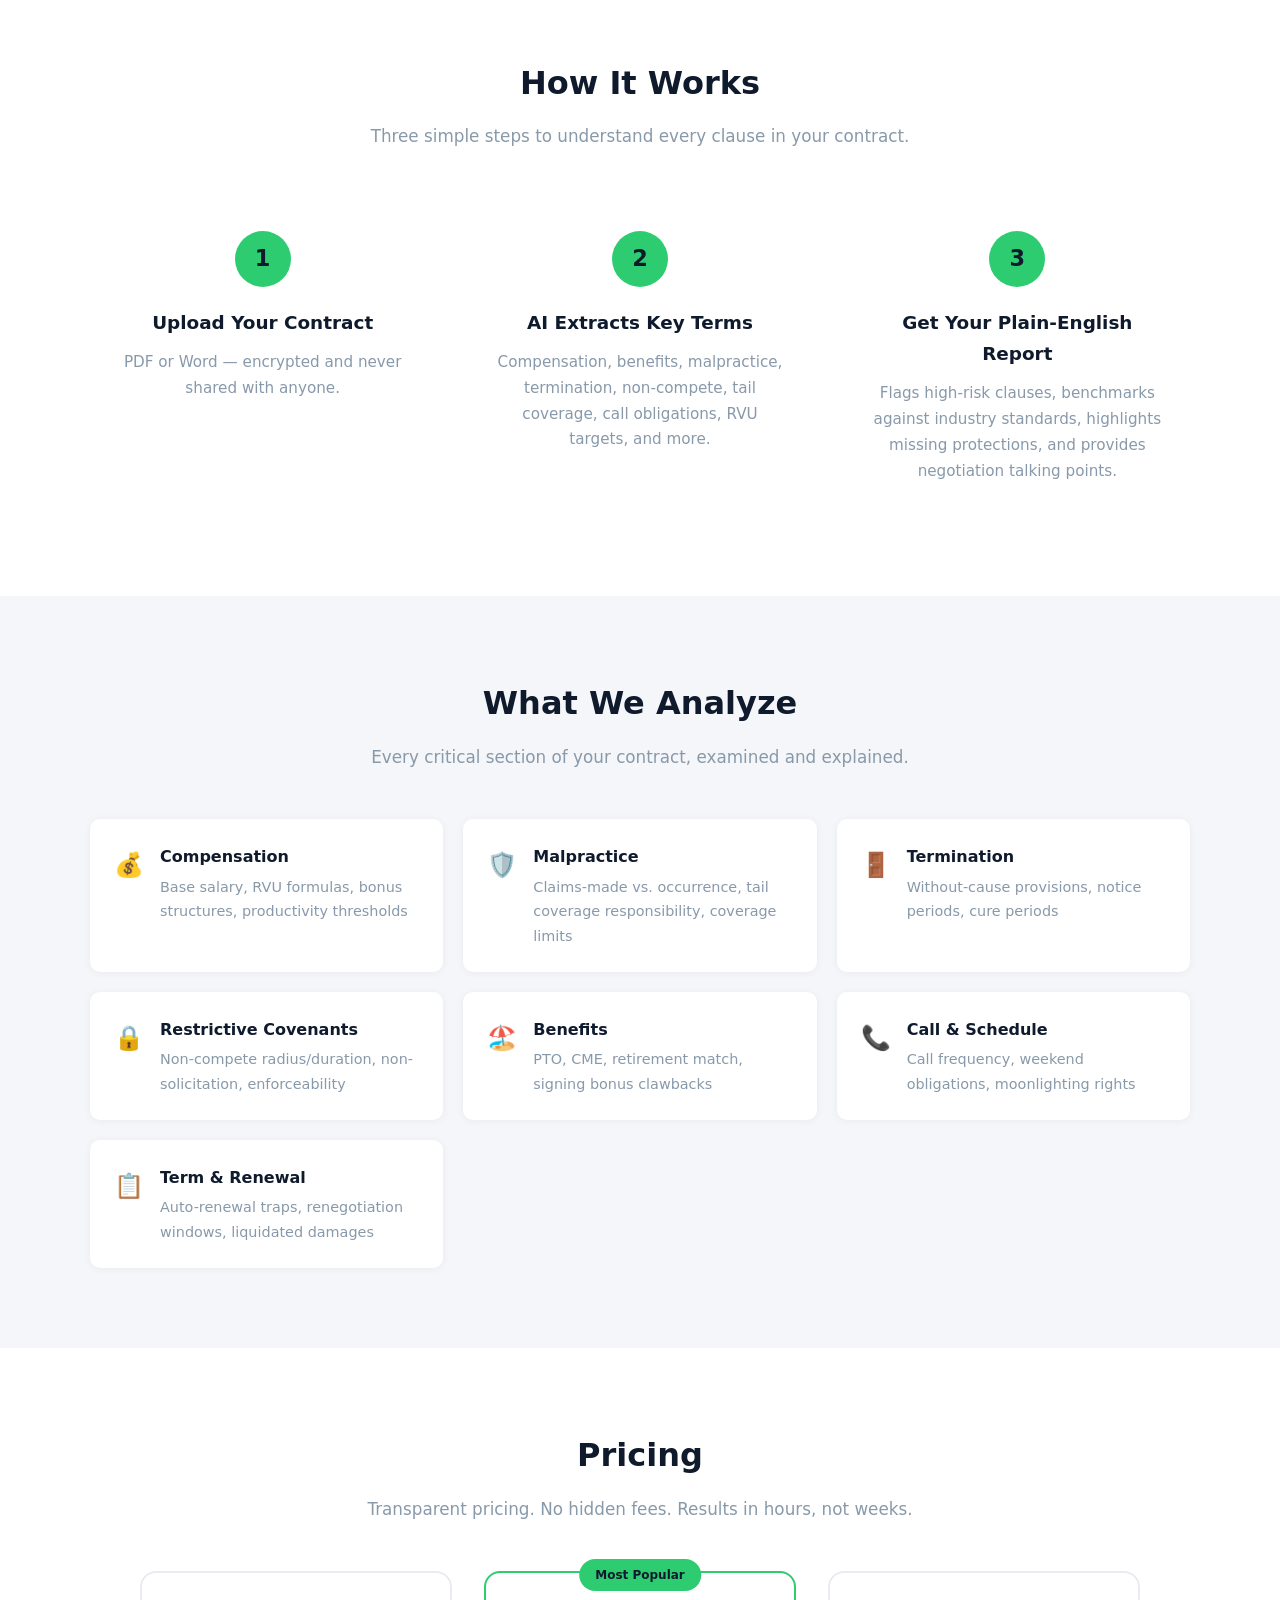
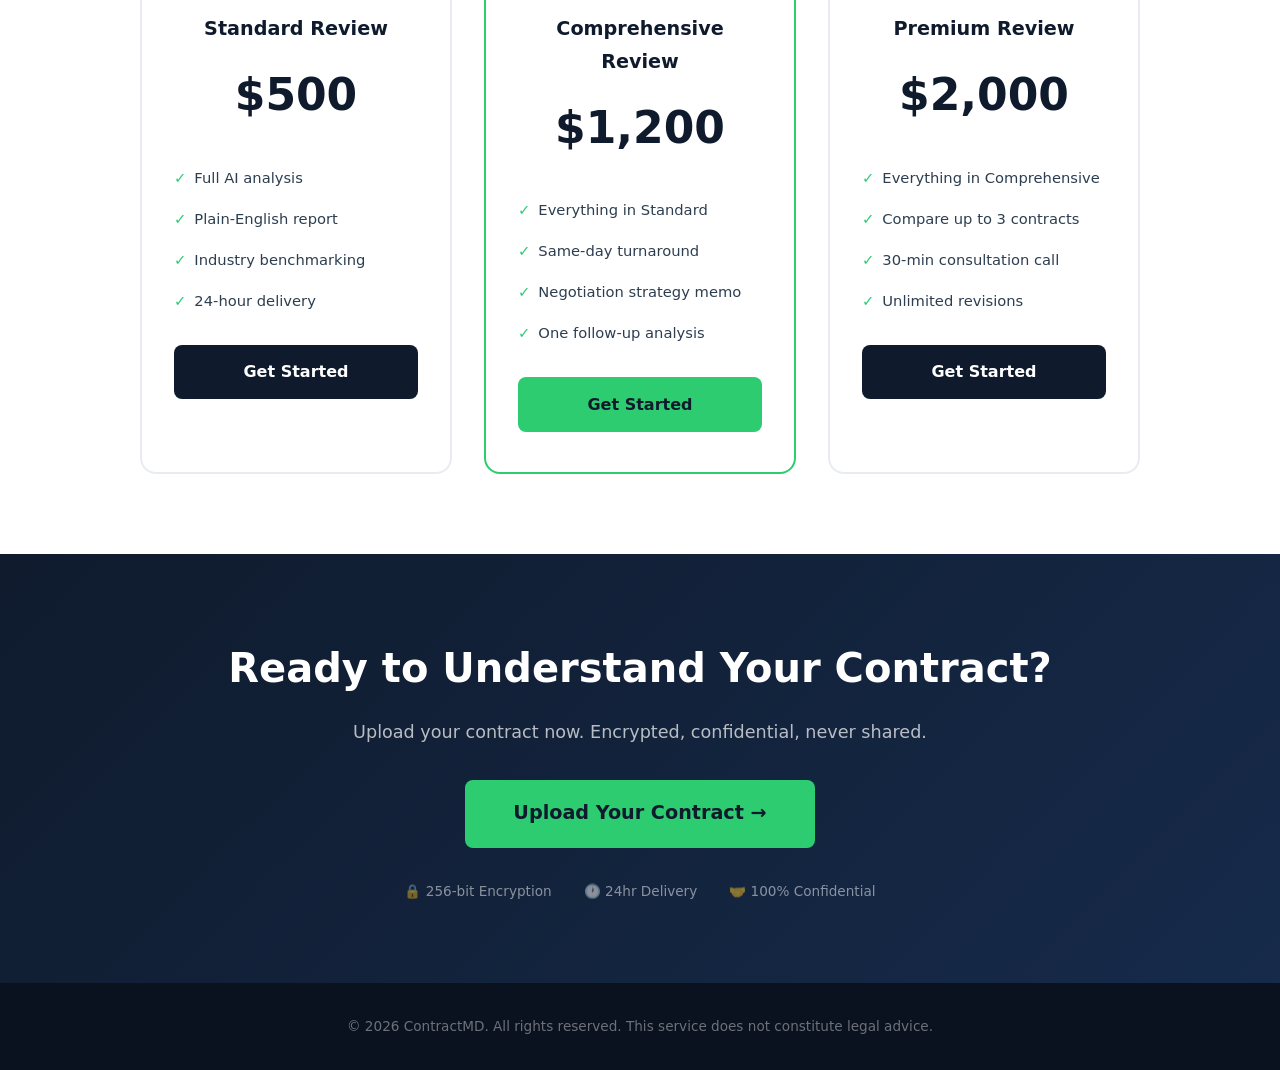
==== commit 0ebcc08e: "Move landing page to root for GitHub Pages" ====
--- a/index.html
+++ b/index.html
@@ -1,146 +1,218 @@
 <!DOCTYPE html>
 <html lang="en">
 <head>
-    <meta charset="UTF-8">
-    <meta name="viewport" content="width=device-width, initial-scale=1.0">
-    <title>Physician Contract Analyzer - Don't Sign What You Don't Understand</title>
-    <style>
-        * { margin: 0; padding: 0; box-sizing: border-box; }
-        body { font-family: -apple-system, BlinkMacSystemFont, 'Segoe UI', Roboto, sans-serif; line-height: 1.6; color: #1a1a1a; }
-        .container { max-width: 800px; margin: 0 auto; padding: 0 20px; }
-        
-        header { background: linear-gradient(135deg, #1e3a5f 0%, #2d5a87 100%); color: white; padding: 80px 0 60px; text-align: center; }
-        header h1 { font-size: 2.5rem; margin-bottom: 20px; font-weight: 700; }
-        header p { font-size: 1.25rem; opacity: 0.9; max-width: 600px; margin: 0 auto; }
-        
-        .problem { padding: 60px 0; background: #f8f9fa; }
-        .problem h2 { font-size: 1.75rem; margin-bottom: 30px; color: #1e3a5f; }
-        .problem ul { list-style: none; }
-        .problem li { padding: 15px 0 15px 30px; position: relative; border-bottom: 1px solid #e9ecef; }
-        .problem li:before { content: "⚠️"; position: absolute; left: 0; }
-        .problem li strong { color: #c0392b; }
-        
-        .how-it-works { padding: 60px 0; }
-        .how-it-works h2 { font-size: 1.75rem; margin-bottom: 40px; color: #1e3a5f; text-align: center; }
-        .steps { display: grid; grid-template-columns: repeat(auto-fit, minmax(220px, 1fr)); gap: 30px; }
-        .step { text-align: center; padding: 30px 20px; background: #f8f9fa; border-radius: 12px; }
-        .step-number { width: 50px; height: 50px; background: #1e3a5f; color: white; border-radius: 50%; display: flex; align-items: center; justify-content: center; font-size: 1.5rem; font-weight: bold; margin: 0 auto 20px; }
-        .step h3 { margin-bottom: 10px; color: #1e3a5f; }
-        
-        .pricing { padding: 60px 0; background: #1e3a5f; color: white; }
-        .pricing h2 { font-size: 1.75rem; margin-bottom: 40px; text-align: center; }
-        .pricing-grid { display: grid; grid-template-columns: repeat(auto-fit, minmax(250px, 1fr)); gap: 20px; }
-        .price-card { background: white; color: #1a1a1a; padding: 30px; border-radius: 12px; text-align: center; }
-        .price-card.featured { transform: scale(1.05); box-shadow: 0 10px 40px rgba(0,0,0,0.3); }
-        .price-card h3 { color: #1e3a5f; margin-bottom: 10px; }
-        .price { font-size: 2.5rem; font-weight: 700; color: #1e3a5f; margin: 20px 0; }
-        .price-card ul { text-align: left; list-style: none; margin: 20px 0; }
-        .price-card li { padding: 8px 0; padding-left: 25px; position: relative; }
-        .price-card li:before { content: "✓"; position: absolute; left: 0; color: #27ae60; font-weight: bold; }
-        
-        .cta { padding: 80px 0; text-align: center; background: #f8f9fa; }
-        .cta h2 { font-size: 2rem; margin-bottom: 20px; color: #1e3a5f; }
-        .cta p { margin-bottom: 30px; color: #666; }
-        .btn { display: inline-block; background: #27ae60; color: white; padding: 18px 40px; font-size: 1.1rem; text-decoration: none; border-radius: 8px; font-weight: 600; transition: background 0.3s; }
-        .btn:hover { background: #219a52; }
-        
-        footer { padding: 40px 0; text-align: center; color: #666; font-size: 0.9rem; }
-    </style>
+  <meta charset="UTF-8">
+  <meta name="viewport" content="width=device-width, initial-scale=1.0">
+  <title>Physician Contract Analyzer — Don't Sign What You Don't Understand</title>
+  <meta name="description" content="AI-powered physician contract review. Get a plain-English report on compensation, malpractice, non-competes, and hidden risks in 24 hours.">
+  <link rel="stylesheet" href="style.css">
 </head>
 <body>
-    <header>
-        <div class="container">
-            <h1>Don't Sign a Physician Contract You Don't Fully Understand.</h1>
-            <p>Your employment contract is the most consequential financial document of your career. Most physicians sign it without knowing what's buried inside.</p>
-        </div>
-    </header>
-
-    <section class="problem">
-        <div class="container">
-            <h2>Here's What's at Stake</h2>
-            <ul>
-                <li><strong>Tail coverage traps</strong> — Claims-made malpractice insurance could leave you owing $50,000–$200,000+ when you leave.</li>
-                <li><strong>Non-compete clauses</strong> — A 25-mile, 2-year non-compete could force you to uproot your family or sit idle.</li>
-                <li><strong>Termination without cause</strong> — Your employer can end with 90 days' notice. Can you? What happens to your tail, your bonus?</li>
-                <li><strong>RVU thresholds & productivity traps</strong> — Benchmarks that are unrealistic or change at employer's discretion.</li>
-                <li><strong>Liquidated damages</strong> — Penalties of $100K+ if you leave early. Even if they fire you.</li>
-            </ul>
-        </div>
-    </section>
-
-    <section class="how-it-works">
-        <div class="container">
-            <h2>How It Works</h2>
-            <div class="steps">
-                <div class="step">
-                    <div class="step-number">1</div>
-                    <h3>Upload Your Contract</h3>
-                    <p>Upload your PDF. Encrypted and never shared.</p>
-                </div>
-                <div class="step">
-                    <div class="step-number">2</div>
-                    <h3>AI Extracts Key Terms</h3>
-                    <p>We identify every material clause: compensation, malpractice, termination, non-compete, and more.</p>
-                </div>
-                <div class="step">
-                    <div class="step-number">3</div>
-                    <h3>Get Your Report</h3>
-                    <p>Detailed analysis with flagged risks, benchmarks, and negotiation talking points.</p>
-                </div>
-            </div>
-        </div>
-    </section>
-
-    <section class="pricing">
-        <div class="container">
-            <h2>Pricing</h2>
-            <div class="pricing-grid">
-                <div class="price-card">
-                    <h3>Standard Review</h3>
-                    <div class="price">$500</div>
-                    <ul>
-                        <li>Full AI-powered analysis</li>
-                        <li>Plain-English report</li>
-                        <li>Industry benchmarking</li>
-                        <li>Delivered within 24 hours</li>
-                    </ul>
-                </div>
-                <div class="price-card featured">
-                    <h3>Comprehensive</h3>
-                    <div class="price">$1,200</div>
-                    <ul>
-                        <li>Everything in Standard</li>
-                        <li>Same business day delivery</li>
-                        <li>Negotiation strategy memo</li>
-                        <li>One follow-up analysis</li>
-                    </ul>
-                </div>
-                <div class="price-card">
-                    <h3>Premium</h3>
-                    <div class="price">$2,000</div>
-                    <ul>
-                        <li>Everything in Comprehensive</li>
-                        <li>Compare up to 3 contracts</li>
-                        <li>30-minute consultation call</li>
-                        <li>Unlimited revision analysis</li>
-                    </ul>
-                </div>
-            </div>
-        </div>
-    </section>
-
-    <section class="cta">
-        <div class="container">
-            <h2>Ready to Understand Your Contract?</h2>
-            <p>Encrypted, confidential, never shared. Most reports delivered within 24 hours.</p>
-            <a href="#upload" class="btn">Upload Your Contract →</a>
-        </div>
-    </section>
-
-    <footer>
-        <div class="container">
-            <p>© 2026 Physician Contract Analyzer. Built by physicians, for physicians.</p>
-        </div>
-    </footer>
+
+<!-- Nav -->
+<nav class="nav" id="nav">
+  <a href="#" class="nav-logo">Contract<span>MD</span></a>
+  <div class="nav-links" id="navLinks">
+    <a href="#problem">The Problem</a>
+    <a href="#how">How It Works</a>
+    <a href="#analyze">What We Analyze</a>
+    <a href="#pricing">Pricing</a>
+    <a href="#cta" class="nav-cta">Upload Contract</a>
+  </div>
+  <button class="hamburger" id="hamburger" aria-label="Menu">
+    <span></span><span></span><span></span>
+  </button>
+</nav>
+
+<!-- Hero -->
+<section class="hero" id="hero">
+  <div class="container">
+    <h1>Don't Sign a Physician Contract You <span class="highlight">Don't Fully Understand.</span></h1>
+    <p>Your employment contract is the most consequential financial document of your career. Most physicians sign it without knowing what's buried inside.</p>
+    <a href="#cta" class="btn-primary">Upload Your Contract →</a>
+    <div class="hero-sub">🔒 Encrypted &amp; confidential — your contract is never shared</div>
+  </div>
+</section>
+
+<!-- Problem -->
+<section class="problem" id="problem">
+  <div class="container">
+    <h2 class="section-title">The Problem</h2>
+    <p class="section-subtitle">You spent 11+ years training to practice medicine. No one spent a single hour teaching you how to read an employment contract. These contracts protect the employer — not you.</p>
+    <div class="problem-grid">
+      <div class="risk-card">
+        <h3>💸 Tail Coverage Traps</h3>
+        <p>If your contract uses claims-made malpractice insurance and you leave (or get terminated), you may owe <strong>$50,000–$200,000+</strong> for tail coverage.</p>
+      </div>
+      <div class="risk-card">
+        <h3>📍 Non-Compete Clauses</h3>
+        <p>A 25-mile, 2-year non-compete could force you to uproot your family or sit idle.</p>
+      </div>
+      <div class="risk-card">
+        <h3>⚖️ Termination Without Cause</h3>
+        <p>Your employer can end the contract with 90 days' notice. Can you do the same?</p>
+      </div>
+      <div class="risk-card">
+        <h3>📊 RVU &amp; Productivity Traps</h3>
+        <p>Compensation tied to wRVUs sounds straightforward until benchmarks are unrealistic.</p>
+      </div>
+      <div class="risk-card">
+        <h3>🚨 Liquidated Damages</h3>
+        <p>Some contracts include penalties of <strong>$100K+</strong> if you leave before the term expires.</p>
+      </div>
+      <div class="risk-card">
+        <h3>🔍 Vague Language</h3>
+        <p>"Reasonable efforts," "as determined by the Board" — these give the employer unilateral control.</p>
+      </div>
+    </div>
+    <div class="problem-footer">
+      The average physician contract review attorney charges <strong>$500–$1,500</strong> and takes <strong>2–3 weeks</strong>. We deliver in 24 hours.
+    </div>
+  </div>
+</section>
+
+<!-- How It Works -->
+<section id="how">
+  <div class="container">
+    <h2 class="section-title">How It Works</h2>
+    <p class="section-subtitle">Three simple steps to understand every clause in your contract.</p>
+    <div class="steps">
+      <div class="step">
+        <div class="step-number">1</div>
+        <h3>Upload Your Contract</h3>
+        <p>PDF or Word — encrypted and never shared with anyone.</p>
+      </div>
+      <div class="step">
+        <div class="step-number">2</div>
+        <h3>AI Extracts Key Terms</h3>
+        <p>Compensation, benefits, malpractice, termination, non-compete, tail coverage, call obligations, RVU targets, and more.</p>
+      </div>
+      <div class="step">
+        <div class="step-number">3</div>
+        <h3>Get Your Plain-English Report</h3>
+        <p>Flags high-risk clauses, benchmarks against industry standards, highlights missing protections, and provides negotiation talking points.</p>
+      </div>
+    </div>
+  </div>
+</section>
+
+<!-- What We Analyze -->
+<section class="analyze" id="analyze">
+  <div class="container">
+    <h2 class="section-title">What We Analyze</h2>
+    <p class="section-subtitle">Every critical section of your contract, examined and explained.</p>
+    <div class="analyze-grid">
+      <div class="analyze-item">
+        <div class="analyze-icon">💰</div>
+        <div><h3>Compensation</h3><p>Base salary, RVU formulas, bonus structures, productivity thresholds</p></div>
+      </div>
+      <div class="analyze-item">
+        <div class="analyze-icon">🛡️</div>
+        <div><h3>Malpractice</h3><p>Claims-made vs. occurrence, tail coverage responsibility, coverage limits</p></div>
+      </div>
+      <div class="analyze-item">
+        <div class="analyze-icon">🚪</div>
+        <div><h3>Termination</h3><p>Without-cause provisions, notice periods, cure periods</p></div>
+      </div>
+      <div class="analyze-item">
+        <div class="analyze-icon">🔒</div>
+        <div><h3>Restrictive Covenants</h3><p>Non-compete radius/duration, non-solicitation, enforceability</p></div>
+      </div>
+      <div class="analyze-item">
+        <div class="analyze-icon">🏖️</div>
+        <div><h3>Benefits</h3><p>PTO, CME, retirement match, signing bonus clawbacks</p></div>
+      </div>
+      <div class="analyze-item">
+        <div class="analyze-icon">📞</div>
+        <div><h3>Call &amp; Schedule</h3><p>Call frequency, weekend obligations, moonlighting rights</p></div>
+      </div>
+      <div class="analyze-item">
+        <div class="analyze-icon">📋</div>
+        <div><h3>Term &amp; Renewal</h3><p>Auto-renewal traps, renegotiation windows, liquidated damages</p></div>
+      </div>
+    </div>
+  </div>
+</section>
+
+<!-- Pricing -->
+<section id="pricing">
+  <div class="container">
+    <h2 class="section-title">Pricing</h2>
+    <p class="section-subtitle">Transparent pricing. No hidden fees. Results in hours, not weeks.</p>
+    <div class="pricing-cards">
+      <div class="price-card">
+        <h3>Standard Review</h3>
+        <div class="price-amount">$500</div>
+        <ul>
+          <li>Full AI analysis</li>
+          <li>Plain-English report</li>
+          <li>Industry benchmarking</li>
+          <li>24-hour delivery</li>
+        </ul>
+        <a href="#cta" class="btn-primary">Get Started</a>
+      </div>
+      <div class="price-card featured">
+        <h3>Comprehensive Review</h3>
+        <div class="price-amount">$1,200</div>
+        <ul>
+          <li>Everything in Standard</li>
+          <li>Same-day turnaround</li>
+          <li>Negotiation strategy memo</li>
+          <li>One follow-up analysis</li>
+        </ul>
+        <a href="#cta" class="btn-primary">Get Started</a>
+      </div>
+      <div class="price-card">
+        <h3>Premium Review</h3>
+        <div class="price-amount">$2,000</div>
+        <ul>
+          <li>Everything in Comprehensive</li>
+          <li>Compare up to 3 contracts</li>
+          <li>30-min consultation call</li>
+          <li>Unlimited revisions</li>
+        </ul>
+        <a href="#cta" class="btn-primary">Get Started</a>
+      </div>
+    </div>
+  </div>
+</section>
+
+<!-- CTA -->
+<section class="cta-section" id="cta">
+  <div class="container">
+    <h2>Ready to Understand Your Contract?</h2>
+    <p>Upload your contract now. Encrypted, confidential, never shared.</p>
+    <a href="#" class="btn-primary">Upload Your Contract →</a>
+    <div class="trust-badges">
+      <span>🔒 256-bit Encryption</span>
+      <span>🕐 24hr Delivery</span>
+      <span>🤝 100% Confidential</span>
+    </div>
+  </div>
+</section>
+
+<footer>
+  <p>&copy; 2026 ContractMD. All rights reserved. This service does not constitute legal advice.</p>
+</footer>
+
+<script>
+// Sticky nav shadow
+const nav = document.getElementById('nav');
+window.addEventListener('scroll', () => {
+  nav.classList.toggle('scrolled', window.scrollY > 10);
+});
+
+// Mobile menu
+document.getElementById('hamburger').addEventListener('click', () => {
+  document.getElementById('navLinks').classList.toggle('open');
+});
+
+// Close mobile menu on link click
+document.querySelectorAll('.nav-links a').forEach(a => {
+  a.addEventListener('click', () => {
+    document.getElementById('navLinks').classList.remove('open');
+  });
+});
+</script>
 </body>
 </html>
--- a/style.css
+++ b/style.css
@@ -0,0 +1,150 @@
+/* === Reset & Base === */
+*, *::before, *::after { margin: 0; padding: 0; box-sizing: border-box; }
+html { scroll-behavior: smooth; font-size: 16px; }
+body { font-family: 'Segoe UI', system-ui, -apple-system, sans-serif; color: #1a1a2e; line-height: 1.7; background: #fff; }
+a { text-decoration: none; color: inherit; }
+ul { list-style: none; }
+img { max-width: 100%; }
+
+/* === Colors === */
+:root {
+  --navy: #0f1b2d;
+  --navy-light: #162a4a;
+  --accent: #2ecc71;
+  --accent-hover: #27ae60;
+  --gold: #f0c040;
+  --red: #e74c3c;
+  --gray-bg: #f4f6f9;
+  --text: #2c3e50;
+  --text-light: #8899aa;
+  --white: #ffffff;
+}
+
+/* === Nav === */
+.nav {
+  position: fixed; top: 0; left: 0; right: 0; z-index: 1000;
+  background: var(--navy); padding: 0 2rem; height: 64px;
+  display: flex; align-items: center; justify-content: space-between;
+  transition: box-shadow .3s;
+}
+.nav.scrolled { box-shadow: 0 2px 20px rgba(0,0,0,.3); }
+.nav-logo { color: var(--white); font-size: 1.25rem; font-weight: 700; letter-spacing: -.5px; }
+.nav-logo span { color: var(--accent); }
+.nav-links { display: flex; gap: 2rem; align-items: center; }
+.nav-links a { color: rgba(255,255,255,.8); font-size: .9rem; font-weight: 500; transition: color .2s; }
+.nav-links a:hover { color: var(--white); }
+.nav-cta { background: var(--accent); color: var(--navy) !important; padding: .5rem 1.25rem; border-radius: 6px; font-weight: 700; transition: background .2s; }
+.nav-cta:hover { background: var(--accent-hover); color: var(--white) !important; }
+.hamburger { display: none; flex-direction: column; gap: 5px; cursor: pointer; background: none; border: none; padding: 4px; }
+.hamburger span { display: block; width: 24px; height: 2px; background: var(--white); transition: .3s; }
+
+/* === Hero === */
+.hero {
+  margin-top: 64px; padding: 6rem 2rem 5rem;
+  background: linear-gradient(135deg, var(--navy) 0%, var(--navy-light) 100%);
+  color: var(--white); text-align: center;
+}
+.hero h1 { font-size: clamp(2rem, 5vw, 3.2rem); max-width: 800px; margin: 0 auto 1.5rem; line-height: 1.2; font-weight: 800; }
+.hero h1 .highlight { color: var(--red); }
+.hero p { font-size: 1.15rem; max-width: 620px; margin: 0 auto 2.5rem; color: rgba(255,255,255,.75); }
+.btn-primary {
+  display: inline-block; background: var(--accent); color: var(--navy);
+  padding: 1rem 2.5rem; border-radius: 8px; font-size: 1.1rem; font-weight: 700;
+  transition: transform .2s, box-shadow .2s, background .2s; border: none; cursor: pointer;
+}
+.btn-primary:hover { background: var(--accent-hover); color: var(--white); transform: translateY(-2px); box-shadow: 0 8px 25px rgba(46,204,113,.35); }
+.hero-sub { margin-top: 1rem; font-size: .85rem; color: rgba(255,255,255,.5); }
+.hero-sub svg { vertical-align: middle; margin-right: 4px; }
+
+/* === Section shared === */
+section { padding: 5rem 2rem; }
+.section-title { text-align: center; font-size: 2rem; font-weight: 800; margin-bottom: .75rem; color: var(--navy); }
+.section-subtitle { text-align: center; max-width: 600px; margin: 0 auto 3rem; color: var(--text-light); font-size: 1.05rem; }
+.container { max-width: 1100px; margin: 0 auto; }
+
+/* === Problem === */
+.problem { background: var(--gray-bg); }
+.problem-grid { display: grid; grid-template-columns: repeat(auto-fit, minmax(320px, 1fr)); gap: 1.5rem; margin-top: 2rem; }
+.risk-card {
+  background: var(--white); border-radius: 12px; padding: 1.75rem;
+  border-left: 4px solid var(--red); box-shadow: 0 2px 12px rgba(0,0,0,.06);
+  transition: transform .2s, box-shadow .2s;
+}
+.risk-card:hover { transform: translateY(-3px); box-shadow: 0 8px 24px rgba(0,0,0,.1); }
+.risk-card h3 { font-size: 1.05rem; margin-bottom: .5rem; color: var(--navy); }
+.risk-card p { font-size: .95rem; color: var(--text); }
+.problem-footer { text-align: center; margin-top: 2.5rem; padding: 1.5rem; background: var(--navy); color: var(--white); border-radius: 12px; font-size: 1.05rem; }
+
+/* === How it works === */
+.steps { display: grid; grid-template-columns: repeat(auto-fit, minmax(280px, 1fr)); gap: 2rem; }
+.step { text-align: center; padding: 2rem 1.5rem; }
+.step-number {
+  width: 56px; height: 56px; border-radius: 50%; background: var(--accent);
+  color: var(--navy); font-weight: 800; font-size: 1.4rem;
+  display: inline-flex; align-items: center; justify-content: center; margin-bottom: 1.25rem;
+}
+.step h3 { font-size: 1.15rem; margin-bottom: .75rem; color: var(--navy); }
+.step p { color: var(--text-light); font-size: .95rem; }
+
+/* === Analyze === */
+.analyze { background: var(--gray-bg); }
+.analyze-grid { display: grid; grid-template-columns: repeat(auto-fit, minmax(300px, 1fr)); gap: 1.25rem; }
+.analyze-item {
+  display: flex; gap: 1rem; align-items: flex-start;
+  background: var(--white); padding: 1.5rem; border-radius: 10px;
+  box-shadow: 0 1px 8px rgba(0,0,0,.05);
+}
+.analyze-icon { font-size: 1.5rem; flex-shrink: 0; margin-top: 2px; }
+.analyze-item h3 { font-size: 1rem; color: var(--navy); margin-bottom: .25rem; }
+.analyze-item p { font-size: .9rem; color: var(--text-light); }
+
+/* === Pricing === */
+.pricing-cards { display: grid; grid-template-columns: repeat(auto-fit, minmax(300px, 1fr)); gap: 2rem; max-width: 1000px; margin: 0 auto; }
+.price-card {
+  background: var(--white); border: 2px solid #e8ecf1; border-radius: 16px;
+  padding: 2.5rem 2rem; text-align: center; position: relative;
+  transition: transform .2s, box-shadow .2s;
+}
+.price-card:hover { transform: translateY(-4px); box-shadow: 0 12px 32px rgba(0,0,0,.1); }
+.price-card.featured { border-color: var(--accent); }
+.price-card.featured::before {
+  content: 'Most Popular'; position: absolute; top: -14px; left: 50%; transform: translateX(-50%);
+  background: var(--accent); color: var(--navy); font-size: .75rem; font-weight: 700;
+  padding: .35rem 1rem; border-radius: 20px;
+}
+.price-card h3 { font-size: 1.2rem; color: var(--navy); margin-bottom: .5rem; }
+.price-amount { font-size: 2.75rem; font-weight: 800; color: var(--navy); margin: .75rem 0; }
+.price-card ul { text-align: left; margin: 1.5rem 0; }
+.price-card li { padding: .5rem 0; font-size: .92rem; color: var(--text); display: flex; align-items: flex-start; gap: .5rem; }
+.price-card li::before { content: '✓'; color: var(--accent); font-weight: 700; flex-shrink: 0; }
+.price-card .btn-primary { width: 100%; padding: .85rem; font-size: 1rem; }
+.price-card:not(.featured) .btn-primary { background: var(--navy); color: var(--white); }
+.price-card:not(.featured) .btn-primary:hover { background: var(--navy-light); }
+
+/* === CTA === */
+.cta-section {
+  background: linear-gradient(135deg, var(--navy), var(--navy-light));
+  color: var(--white); text-align: center; padding: 5rem 2rem;
+}
+.cta-section h2 { font-size: clamp(1.75rem, 4vw, 2.5rem); margin-bottom: 1rem; }
+.cta-section p { color: rgba(255,255,255,.7); margin-bottom: 2rem; font-size: 1.1rem; }
+.cta-section .btn-primary { font-size: 1.2rem; padding: 1.1rem 3rem; }
+.trust-badges { display: flex; justify-content: center; gap: 2rem; margin-top: 2rem; flex-wrap: wrap; }
+.trust-badges span { font-size: .85rem; color: rgba(255,255,255,.5); }
+
+/* === Footer === */
+footer {
+  background: #0a1220; color: rgba(255,255,255,.4); text-align: center;
+  padding: 2rem; font-size: .85rem;
+}
+
+/* === Mobile === */
+@media (max-width: 768px) {
+  .nav-links { display: none; position: fixed; top: 64px; left: 0; right: 0; background: var(--navy); flex-direction: column; padding: 2rem; gap: 1.5rem; }
+  .nav-links.open { display: flex; }
+  .hamburger { display: flex; }
+  .hero { padding: 4rem 1.5rem 3.5rem; }
+  section { padding: 3.5rem 1.25rem; }
+  .problem-grid { grid-template-columns: 1fr; }
+  .pricing-cards { grid-template-columns: 1fr; max-width: 400px; }
+}
